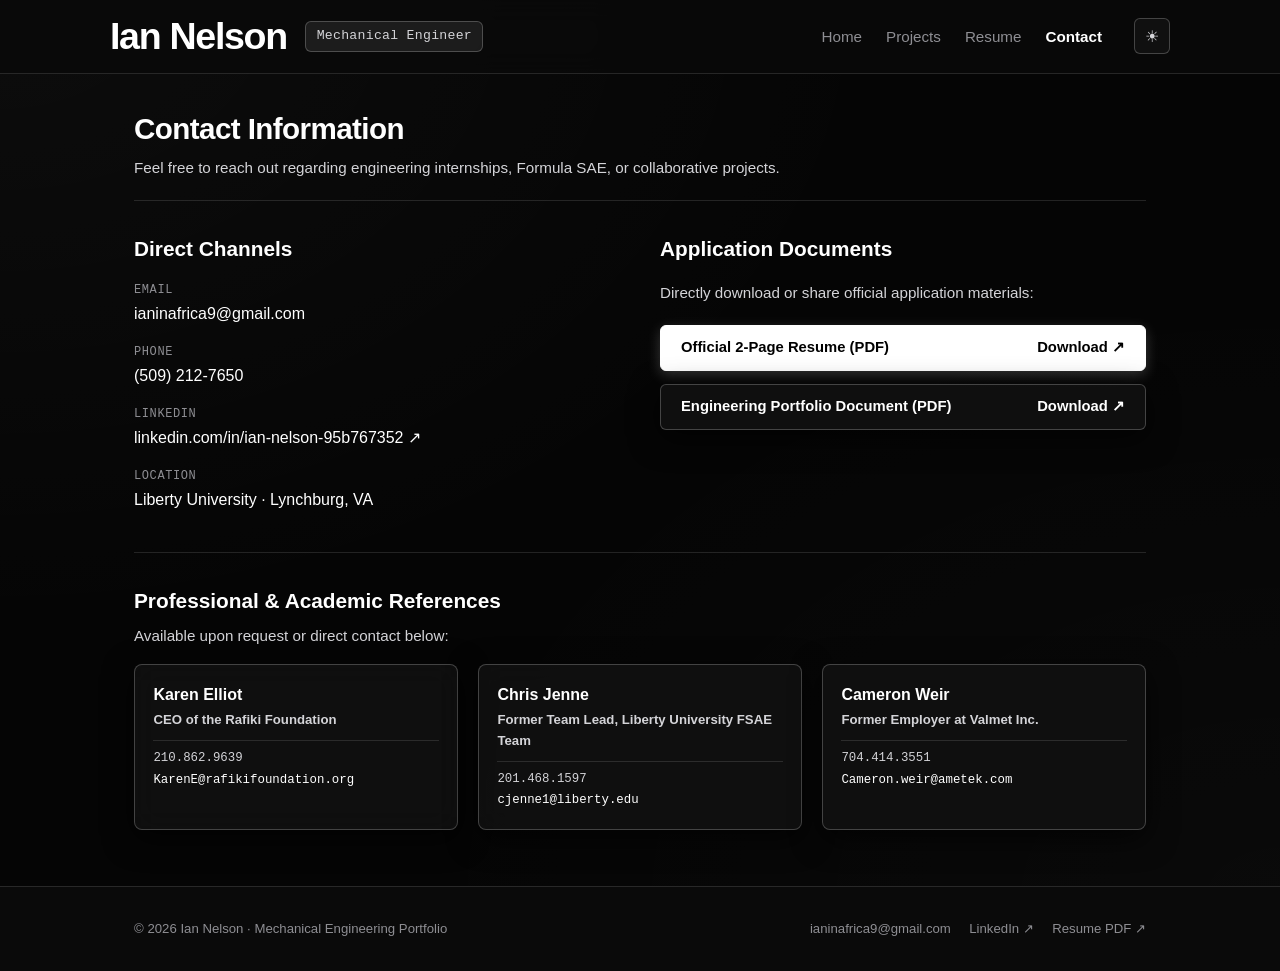
==== contact.html @ 5a1be221 "Initial commit: Mechanical Engineering Portfolio" ====
<!DOCTYPE html>
<html lang="en">
<head>
  <meta charset="UTF-8">
  <meta name="viewport" content="width=device-width, initial-scale=1.0">
  <title>Contact | Ian Nelson - Mechanical Engineering</title>
  <meta name="description" content="Contact Ian Nelson - Mechanical Engineering student at Liberty University. Inquire about Summer 2027 internship opportunities.">
  <link rel="stylesheet" href="style.css">
</head>
<body>

  <!-- Top Navigation Header -->
  <header class="site-header">
    <div class="container header-inner">
      <div class="site-brand">
        <a href="index.html" class="brand-name">Ian Nelson</a>
        <span class="brand-tag">Mechanical Engineer</span>
      </div>

      <nav class="site-nav">
        <a href="index.html" class="nav-link">Home</a>
        <a href="projects.html" class="nav-link">Projects</a>
        <a href="resume.html" class="nav-link">Resume</a>
        <a href="contact.html" class="nav-link active">Contact</a>
        <button id="themeToggleBtn" class="theme-toggle-btn" aria-label="Toggle light/dark theme" title="Toggle Theme">&#9728;</button>
      </nav>
    </div>
  </header>

  <main class="container">
    <header class="page-top">
      <h1 class="page-title">Contact Information</h1>
      <p class="page-subtitle">Feel free to reach out regarding engineering internships, Formula SAE, or collaborative projects.</p>
    </header>

    <div class="contact-layout">
      
      <!-- Direct Contact Channels -->
      <div>
        <h2 style="font-family: var(--font-display); font-size: 1.3rem; font-weight: 700; color: var(--text-primary); margin-bottom: 1rem;">Direct Channels</h2>
        <div class="contact-channel-list">
          
          <div class="contact-channel">
            <span class="channel-label">Email</span>
            <a href="mailto:ianinafrica9@gmail.com" class="channel-val">ianinafrica9@gmail.com</a>
          </div>

          <div class="contact-channel">
            <span class="channel-label">Phone</span>
            <a href="tel:5092127650" class="channel-val">(509) 212-7650</a>
          </div>

          <div class="contact-channel">
            <span class="channel-label">LinkedIn</span>
            <a href="https://www.linkedin.com/in/ian-nelson-95b767352" target="_blank">linkedin.com/in/ian-nelson-95b767352 &#8599;</a>
          </div>

          <div class="contact-channel">
            <span class="channel-label">Location</span>
            <span class="channel-val">Liberty University &middot; Lynchburg, VA</span>
          </div>

        </div>
      </div>

      <!-- Application Documents -->
      <div>
        <h2 style="font-family: var(--font-display); font-size: 1.3rem; font-weight: 700; color: var(--text-primary); margin-bottom: 1rem;">Application Documents</h2>
        <p style="color: var(--text-secondary); font-size: 0.95rem; margin-bottom: 1.25rem;">
          Directly download or share official application materials:
        </p>

        <div style="display: flex; flex-direction: column; gap: 0.85rem;">
          <a href="assets/Ian_Nelson_Resume.pdf" target="_blank" class="btn btn-primary" style="justify-content: space-between;">
            <span>Official 2-Page Resume (PDF)</span>
            <span>Download &#8599;</span>
          </a>

          <a href="assets/Ian_Nelson_Engineering_Portfolio.pdf" target="_blank" class="btn btn-glass" style="justify-content: space-between;">
            <span>Engineering Portfolio Document (PDF)</span>
            <span>Download &#8599;</span>
          </a>
        </div>
      </div>

    </div>

    <!-- References Section -->
    <section class="references-row">
      <h2 style="font-family: var(--font-display); font-size: 1.3rem; font-weight: 700; color: var(--text-primary); margin-bottom: 0.4rem;">Professional &amp; Academic References</h2>
      <p style="color: var(--text-secondary); font-size: 0.95rem;">
        Available upon request or direct contact below:
      </p>

      <div class="references-3grid">
        <div class="reference-box">
          <div class="ref-person">Karen Elliot</div>
          <div class="ref-position">CEO of the Rafiki Foundation</div>
          <div class="ref-links" style="margin-top: 0.6rem;">
            <span>210.862.9639</span>
            <span><a href="mailto:KarenE@rafikifoundation.org">KarenE@rafikifoundation.org</a></span>
          </div>
        </div>

        <div class="reference-box">
          <div class="ref-person">Chris Jenne</div>
          <div class="ref-position">Former Team Lead, Liberty University FSAE Team</div>
          <div class="ref-links" style="margin-top: 0.6rem;">
            <span>201.468.1597</span>
            <span><a href="mailto:cjenne1@liberty.edu">cjenne1@liberty.edu</a></span>
          </div>
        </div>

        <div class="reference-box">
          <div class="ref-person">Cameron Weir</div>
          <div class="ref-position">Former Employer at Valmet Inc.</div>
          <div class="ref-links" style="margin-top: 0.6rem;">
            <span>704.414.3551</span>
            <span><a href="mailto:Cameron.weir@ametek.com">Cameron.weir@ametek.com</a></span>
          </div>
        </div>
      </div>
    </section>

  </main>

  <!-- Footer -->
  <footer class="site-footer">
    <div class="container footer-inner">
      <div>&copy; 2026 Ian Nelson &middot; Mechanical Engineering Portfolio</div>
      <div class="footer-nav">
        <a href="mailto:ianinafrica9@gmail.com">ianinafrica9@gmail.com</a>
        <a href="https://www.linkedin.com/in/ian-nelson-95b767352" target="_blank">LinkedIn &#8599;</a>
        <a href="assets/Ian_Nelson_Resume.pdf" target="_blank">Resume PDF &#8599;</a>
      </div>
    </div>
  </footer>

  <script src="script.js"></script>
</body>
</html>
---- style.css ----
/* ==========================================================================
   Ian Nelson Engineering Portfolio - Monochrome Black & White Theme
   Aesthetics: Minimalist High-Contrast Monochrome, Crisp White Borders, Sleek Typography
   ========================================================================== */

:root {
  /* Monochrome Dark Mode (Default) */
  --bg-space: #050505;
  --bg-primary: #0a0a0a;
  --bg-surface: rgba(18, 18, 18, 0.85);
  --bg-surface-elevated: rgba(28, 28, 28, 0.95);
  --bg-card: rgba(18, 18, 18, 0.8);
  --bg-card-hover: rgba(26, 26, 26, 0.95);
  --bg-tag: rgba(255, 255, 255, 0.08);

  /* Monochrome Borders */
  --border-subtle: rgba(255, 255, 255, 0.12);
  --border-card: rgba(255, 255, 255, 0.22);
  --border-glow: #ffffff;
  --border-active: #ffffff;

  /* Monochrome Accents */
  --accent-primary: #ffffff;
  --accent-secondary: #e4e4e7;
  --accent-muted: #a1a1aa;

  /* Text */
  --text-primary: #ffffff;
  --text-secondary: #d4d4d8;
  --text-muted: #8e8e93;

  /* Typography */
  --font-sans: 'Inter', -apple-system, BlinkMacSystemFont, 'Segoe UI', Roboto, sans-serif;
  --font-mono: 'JetBrains Mono', 'SFMono-Regular', Consolas, Menlo, monospace;
  --font-display: 'Montserrat', -apple-system, BlinkMacSystemFont, sans-serif;

  /* Shadows & Glows */
  --glass-blur: blur(14px);
  --shadow-glass: 0 8px 30px rgba(0, 0, 0, 0.7);
  --shadow-glow: 0 0 16px rgba(255, 255, 255, 0.28);
  --shadow-glow-hover: 0 0 24px rgba(255, 255, 255, 0.45);
  --radius-sm: 6px;
  --radius-md: 8px;
  --radius-lg: 12px;
  --max-width: 1060px;
}

/* Light Theme Mode */
body.light-theme {
  --bg-space: #fcfcfc;
  --bg-primary: #ffffff;
  --bg-surface: rgba(245, 245, 245, 0.9);
  --bg-surface-elevated: rgba(235, 235, 235, 0.95);
  --bg-card: rgba(255, 255, 255, 0.9);
  --bg-card-hover: #ffffff;
  --bg-tag: rgba(0, 0, 0, 0.06);
  --border-subtle: rgba(0, 0, 0, 0.12);
  --border-card: rgba(0, 0, 0, 0.25);
  --border-glow: #000000;
  --border-active: #000000;
  --accent-primary: #000000;
  --accent-secondary: #27272a;
  --accent-muted: #52525b;
  --text-primary: #000000;
  --text-secondary: #27272a;
  --text-muted: #71717a;
  --shadow-glass: 0 6px 24px rgba(0, 0, 0, 0.08);
  --shadow-glow: 0 0 14px rgba(0, 0, 0, 0.15);
}

/* Reset & Base Setup */
*, *::before, *::after {
  box-sizing: border-box;
  margin: 0;
  padding: 0;
}

html {
  scroll-behavior: smooth;
}

body {
  background-color: var(--bg-space);
  background-image: 
    radial-gradient(at 0% 0%, rgba(255, 255, 255, 0.03) 0px, transparent 50%),
    radial-gradient(at 100% 100%, rgba(255, 255, 255, 0.02) 0px, transparent 50%);
  background-attachment: fixed;
  color: var(--text-primary);
  font-family: var(--font-sans);
  line-height: 1.55;
  font-size: 16px;
  -webkit-font-smoothing: antialiased;
  min-height: 100vh;
}

a {
  color: var(--accent-primary);
  text-decoration: none;
  transition: all 0.2s ease;
}

a:hover {
  color: var(--accent-secondary);
}

.container {
  max-width: var(--max-width);
  margin: 0 auto;
  padding: 0 1.5rem;
}

/* ==========================================================================
   Header & Navbar
   ========================================================================== */
.site-header {
  position: sticky;
  top: 0;
  z-index: 100;
  background: rgba(10, 10, 10, 0.88);
  backdrop-filter: var(--glass-blur);
  -webkit-backdrop-filter: var(--glass-blur);
  border-bottom: 1px solid var(--border-subtle);
  transition: all 0.2s ease;
}

body.light-theme .site-header {
  background: rgba(255, 255, 255, 0.9);
}

.header-inner {
  display: flex;
  justify-content: space-between;
  align-items: center;
  padding: 1.1rem 0;
}

.site-brand {
  display: flex;
  align-items: baseline;
  gap: 1.15rem;
  flex-wrap: wrap;
}

.brand-name {
  font-family: var(--font-display);
  font-weight: 900;
  font-size: 2.35rem;
  color: var(--text-primary);
  letter-spacing: -0.035em;
  line-height: 1;
  display: inline-flex;
  align-items: center;
}

.brand-name:hover {
  color: var(--text-primary);
  text-decoration: none;
}

.brand-tag {
  font-size: 0.825rem;
  font-family: var(--font-mono);
  color: var(--text-secondary);
  background: var(--bg-tag);
  border: 1px solid var(--border-card);
  padding: 0.25rem 0.65rem;
  border-radius: var(--radius-sm);
  letter-spacing: 0.02em;
  white-space: nowrap;
  align-self: center;
}

.brand-subtitle {
  display: none;
}

.status-dot {
  display: none;
}

.site-nav {
  display: flex;
  align-items: center;
  gap: 1.5rem;
}

.nav-link {
  font-size: 0.95rem;
  font-weight: 500;
  color: var(--text-muted);
  padding: 0.25rem 0;
  border: none;
  background: transparent;
  transition: color 0.15s ease, font-weight 0.15s ease;
}

.nav-link:hover {
  color: #ffffff;
  font-weight: 700;
  background: transparent;
  border: none;
  text-decoration: none;
}

.nav-link.active {
  color: #ffffff;
  font-weight: 700;
  background: transparent;
  border: none;
}

body.light-theme .nav-link {
  color: #71717a;
}

body.light-theme .nav-link:hover,
body.light-theme .nav-link.active {
  color: #000000;
  font-weight: 700;
}

.theme-toggle-btn {
  background: var(--bg-surface);
  border: 1px solid var(--border-card);
  color: var(--text-secondary);
  border-radius: var(--radius-sm);
  width: 36px;
  height: 36px;
  display: flex;
  align-items: center;
  justify-content: center;
  cursor: pointer;
  font-size: 1rem;
  transition: all 0.2s ease;
  margin-left: 0.5rem;
}

.theme-toggle-btn:hover {
  color: var(--text-primary);
  border-color: var(--border-glow);
  box-shadow: var(--shadow-glow);
}

/* ==========================================================================
   Hero Section (with atmospheric background photo focused on race car)
   ========================================================================== */
.home-hero {
  position: relative;
  padding: 4rem 0 3.25rem;
  background-image: 
    linear-gradient(180deg, rgba(5, 5, 5, 0.62) 0%, rgba(5, 5, 5, 0.82) 65%, var(--bg-space) 100%),
    url('assets/images/fsae_activity/fsae_action_14.jpg');
  background-size: cover;
  background-position: center 68%;
  border-bottom: 1px solid var(--border-subtle);
}

body.light-theme .home-hero {
  background-image: 
    linear-gradient(180deg, rgba(255, 255, 255, 0.72) 0%, rgba(255, 255, 255, 0.90) 100%),
    url('assets/images/fsae_activity/fsae_action_14.jpg');
  background-position: center 68%;
}

.home-grid {
  display: grid;
  grid-template-columns: 1.2fr 0.8fr;
  gap: 2.5rem;
  align-items: start;
  position: relative;
  z-index: 2;
}

.home-intro h1 {
  font-family: var(--font-display);
  font-size: 2.2rem;
  font-weight: 800;
  line-height: 1.25;
  color: var(--text-primary);
  margin-bottom: 1.25rem;
  letter-spacing: -0.025em;
}

.home-bio {
  color: var(--text-secondary);
  font-size: 1.025rem;
  line-height: 1.7;
  margin-bottom: 1.75rem;
}

.home-bio p {
  margin-bottom: 0.75rem;
}

.home-bio strong {
  color: var(--text-primary);
}

.home-actions {
  display: flex;
  flex-wrap: wrap;
  gap: 0.75rem;
}

/* Monochrome Buttons */
.btn {
  display: inline-flex;
  align-items: center;
  gap: 0.45rem;
  padding: 0.65rem 1.25rem;
  border-radius: var(--radius-sm);
  font-size: 0.925rem;
  font-weight: 600;
  text-decoration: none;
  cursor: pointer;
  transition: all 0.2s ease;
  border: 1px solid transparent;
}

.btn-primary {
  background: #ffffff;
  color: #000000;
  border-color: #ffffff;
  box-shadow: 0 4px 14px rgba(255, 255, 255, 0.2);
}

.btn-primary:hover {
  background: #000000;
  color: #ffffff;
  border-color: #ffffff;
  box-shadow: var(--shadow-glow-hover);
  transform: translateY(-1px);
  text-decoration: none;
}

body.light-theme .btn-primary {
  background: #000000;
  color: #ffffff;
  border-color: #000000;
}

body.light-theme .btn-primary:hover {
  background: #ffffff;
  color: #000000;
  border-color: #000000;
}

.btn-glass {
  background: var(--bg-surface);
  backdrop-filter: var(--glass-blur);
  color: var(--text-primary);
  border-color: var(--border-card);
  box-shadow: var(--shadow-glass);
}

.btn-glass:hover {
  background: var(--bg-surface-elevated);
  border-color: var(--border-glow);
  box-shadow: var(--shadow-glow);
  color: var(--text-primary);
  transform: translateY(-1px);
  text-decoration: none;
}

/* Photo Placeholder */
.photo-wrapper {
  display: flex;
  flex-direction: column;
  align-items: center;
}

.photo-card {
  width: 100%;
  max-width: 320px;
  aspect-ratio: 1 / 1.25;
  background: var(--bg-surface);
  backdrop-filter: var(--glass-blur);
  border: 1px solid var(--border-card);
  border-radius: var(--radius-md);
  display: flex;
  flex-direction: column;
  align-items: center;
  justify-content: center;
  text-align: center;
  color: var(--text-muted);
  overflow: hidden;
  position: relative;
  box-shadow: var(--shadow-glass);
  transition: all 0.25s ease;
}

.photo-card:hover {
  border-color: var(--border-glow);
  box-shadow: var(--shadow-glow);
}

.photo-card img {
  width: 100%;
  height: 100%;
  object-fit: cover;
  object-position: center 15%;
  display: block;
}

.photo-caption {
  font-size: 0.8rem;
  color: var(--text-muted);
  margin-top: 0.5rem;
  font-family: var(--font-mono);
}

/* ==========================================================================
   Home Section: Featured Projects
   ========================================================================== */
.home-section {
  padding: 3rem 0;
  border-top: 1px solid var(--border-subtle);
}

.section-head-row {
  display: flex;
  justify-content: space-between;
  align-items: baseline;
  margin-bottom: 1.5rem;
}

.section-title {
  font-family: var(--font-display);
  font-size: 1.45rem;
  font-weight: 700;
  color: var(--text-primary);
}

.view-more-link {
  font-size: 0.875rem;
  font-weight: 600;
  color: var(--text-primary);
}

.featured-grid {
  display: grid;
  grid-template-columns: repeat(3, 1fr);
  gap: 1.25rem;
}

.nomad-card {
  background: var(--bg-card);
  backdrop-filter: var(--glass-blur);
  border: 1px solid var(--border-card);
  border-radius: var(--radius-md);
  overflow: hidden;
  display: flex;
  flex-direction: column;
  transition: all 0.25s ease;
  box-shadow: var(--shadow-glass);
  text-decoration: none;
  color: inherit;
}

.nomad-card:hover {
  border-color: var(--border-glow);
  box-shadow: var(--shadow-glow-hover);
  transform: translateY(-3px);
  text-decoration: none;
  color: inherit;
}

.nomad-card-img {
  height: 180px;
  background: #000000;
  overflow: hidden;
  display: flex;
  align-items: center;
  justify-content: center;
  border-bottom: 1px solid var(--border-subtle);
}

.nomad-card-img img {
  width: 100%;
  height: 100%;
  object-fit: contain;
  padding: 0.5rem;
  background: #080808;
  transition: transform 0.3s ease;
}

.nomad-card:hover .nomad-card-img img {
  transform: scale(1.04);
}

.nomad-card-body {
  padding: 1.15rem;
  display: flex;
  flex-direction: column;
  flex-grow: 1;
}

.tag-list {
  display: flex;
  flex-wrap: wrap;
  gap: 0.35rem;
  margin-bottom: 0.6rem;
}

.tech-tag {
  font-size: 0.725rem;
  font-family: var(--font-mono);
  background: var(--bg-tag);
  color: var(--text-primary);
  padding: 0.15rem 0.5rem;
  border-radius: var(--radius-sm);
  border: 1px solid var(--border-card);
}

.nomad-card-title {
  font-size: 1.05rem;
  font-weight: 700;
  color: var(--text-primary);
  margin-bottom: 0.4rem;
  line-height: 1.35;
}

.nomad-card-desc {
  font-size: 0.875rem;
  color: var(--text-secondary);
  line-height: 1.55;
  margin-bottom: 1rem;
  flex-grow: 1;
}

.nomad-card-link {
  font-size: 0.85rem;
  font-weight: 600;
  color: var(--text-primary);
  display: inline-flex;
  align-items: center;
  gap: 0.35rem;
}

/* ==========================================================================
   Vertical Timeline (Career & Education) with Logos & Photo Backdrops
   ========================================================================== */
.vertical-timeline {
  position: relative;
  padding-left: 2rem;
  margin: 1.5rem 0 0.5rem;
}

.vertical-timeline::before {
  content: "";
  position: absolute;
  top: 15px;
  bottom: 15px;
  left: 23px;
  width: 2px;
  background: rgba(255, 255, 255, 0.18);
}

body.light-theme .vertical-timeline::before {
  background: rgba(0, 0, 0, 0.15);
}

.timeline-item {
  position: relative;
  margin-bottom: 2rem;
  display: flex;
  align-items: flex-start;
  gap: 1.5rem;
}

.timeline-item:last-child {
  margin-bottom: 0;
}

/* Timeline Logo Node */
.timeline-logo-node {
  width: 48px;
  height: 48px;
  min-width: 48px;
  border-radius: var(--radius-md);
  background: #ffffff;
  border: 2px solid #ffffff;
  display: flex;
  align-items: center;
  justify-content: center;
  padding: 5px;
  box-shadow: 0 0 14px rgba(255, 255, 255, 0.3);
  z-index: 2;
  transition: all 0.25s ease;
  overflow: hidden;
}

.timeline-item:hover .timeline-logo-node {
  box-shadow: 0 0 20px rgba(255, 255, 255, 0.7);
  transform: scale(1.08);
}

.timeline-logo-node img {
  width: 100%;
  height: 100%;
  object-fit: contain;
  display: block;
}

/* Timeline Content Card */
.timeline-card {
  flex-grow: 1;
  background: var(--bg-card);
  backdrop-filter: var(--glass-blur);
  border: 1px solid var(--border-card);
  border-radius: var(--radius-md);
  padding: 1.25rem 1.5rem;
  transition: all 0.25s ease;
  box-shadow: var(--shadow-glass);
  position: relative;
  overflow: hidden;
}

.timeline-card:hover {
  border-color: var(--border-glow);
  box-shadow: var(--shadow-glow);
}

/* Timeline card FSAE */
.timeline-card-fsae {
  background: var(--bg-card);
}

body.light-theme .timeline-card-fsae {
  background: var(--bg-card);
}

.timeline-head {
  display: flex;
  justify-content: space-between;
  align-items: baseline;
  margin-bottom: 0.25rem;
}

.timeline-role {
  font-size: 1.08rem;
  font-weight: 700;
  color: var(--text-primary);
}

.timeline-period {
  font-family: var(--font-mono);
  font-size: 0.825rem;
  color: var(--text-secondary);
  background: var(--bg-tag);
  padding: 0.15rem 0.55rem;
  border-radius: 4px;
  border: 1px solid var(--border-subtle);
}

.timeline-org {
  font-size: 0.9rem;
  color: var(--text-muted);
  font-weight: 500;
  margin-bottom: 0.5rem;
}

.timeline-desc {
  font-size: 0.9rem;
  color: var(--text-secondary);
  line-height: 1.55;
}

.timeline-desc strong {
  color: var(--text-primary);
}

/* ==========================================================================
   Subpages Common Layout
   ========================================================================== */
.page-top {
  padding: 2rem 0 1.25rem;
  border-bottom: 1px solid var(--border-subtle);
  margin-bottom: 2rem;
}

.page-title {
  font-family: var(--font-display);
  font-size: 1.85rem;
  font-weight: 800;
  color: var(--text-primary);
  margin-bottom: 0.3rem;
  letter-spacing: -0.02em;
}

.page-subtitle {
  font-size: 0.95rem;
  color: var(--text-secondary);
}

/* ==========================================================================
   Projects Subpage
   ========================================================================== */
.project-entry {
  padding-bottom: 2rem;
  margin-bottom: 2rem;
  border-bottom: 1px solid var(--border-subtle);
}

.project-entry:last-child {
  border-bottom: none;
  padding-bottom: 0.5rem;
  margin-bottom: 0.5rem;
}

.project-entry-title {
  font-family: var(--font-display);
  font-size: 1.5rem;
  font-weight: 700;
  color: var(--text-primary);
  margin-bottom: 0.2rem;
}

.project-entry-meta {
  font-size: 0.825rem;
  font-family: var(--font-mono);
  color: var(--text-secondary);
  margin-bottom: 0.85rem;
}

.project-entry-meta span:not(:last-child)::after {
  content: " \00b7 ";
  margin: 0 0.35rem;
  color: var(--text-muted);
}

.project-split-grid {
  display: grid;
  grid-template-columns: 0.88fr 1.12fr;
  gap: 1.75rem;
  align-items: start;
}

.project-details h4 {
  font-size: 0.95rem;
  font-weight: 700;
  color: var(--text-primary);
  margin: 0.7rem 0 0.2rem;
}

.project-details h4:first-child {
  margin-top: 0;
}

.project-details p {
  color: var(--text-secondary);
  font-size: 0.925rem;
  margin-bottom: 0.45rem;
  line-height: 1.5;
}

.project-details ul {
  list-style: square;
  margin-left: 1.15rem;
  margin-bottom: 0.45rem;
  color: var(--text-secondary);
  font-size: 0.9rem;
  line-height: 1.5;
}

.project-details li {
  margin-bottom: 0.25rem;
}

.project-details strong {
  color: var(--text-primary);
}

.project-visuals {
  display: flex;
  flex-direction: column;
  gap: 0.65rem;
}

.visual-frame {
  border: 1px solid var(--border-card);
  background: var(--bg-card);
  backdrop-filter: var(--glass-blur);
  border-radius: var(--radius-md);
  overflow: hidden;
  box-shadow: var(--shadow-glass);
  transition: all 0.2s ease;
  display: flex;
  flex-direction: column;
}

.visual-frame:hover {
  border-color: var(--border-glow);
  box-shadow: var(--shadow-glow);
}

.visual-frame img {
  width: 100%;
  height: auto;
  min-height: 150px;
  max-height: 230px;
  object-fit: contain;
  display: block;
  cursor: pointer;
  background: #000000;
  padding: 0.25rem;
  transition: transform 0.2s ease;
}

.visual-frame:hover img {
  transform: scale(1.02);
}

.visual-caption {
  padding: 0.35rem 0.6rem;
  font-size: 0.75rem;
  font-family: var(--font-mono);
  color: var(--text-muted);
  border-top: 1px solid var(--border-subtle);
  background: var(--bg-surface);
  text-align: center;
  line-height: 1.3;
}

.side-grid-2 {
  display: grid;
  grid-template-columns: 1fr 1fr;
  gap: 0.65rem;
}

.highlight-card {
  background: var(--bg-card);
  backdrop-filter: var(--glass-blur);
  border: 1px solid var(--border-card);
  border-radius: var(--radius-md);
  padding: 1.35rem 1.5rem;
  box-shadow: var(--shadow-glass);
  transition: all 0.25s ease;
  height: 100%;
}

.highlight-card:hover {
  border-color: var(--border-glow);
  box-shadow: var(--shadow-glow);
}

.highlight-card-head {
  display: flex;
  align-items: center;
  gap: 0.75rem;
  margin-bottom: 0.75rem;
  padding-bottom: 0.5rem;
  border-bottom: 1px solid var(--border-subtle);
}

.highlight-card-logo {
  width: 32px;
  height: 32px;
  min-width: 32px;
  background: #ffffff;
  border-radius: var(--radius-sm);
  padding: 3px;
  display: flex;
  align-items: center;
  justify-content: center;
  box-shadow: 0 0 8px rgba(255, 255, 255, 0.25);
}

.highlight-card-logo img {
  width: 100%;
  height: 100%;
  object-fit: contain;
}

.highlight-card-title {
  font-family: var(--font-display);
  font-size: 1.05rem;
  font-weight: 700;
  color: var(--text-primary);
  margin: 0;
}

.highlight-card-list {
  list-style: square;
  margin-left: 1.15rem;
  color: var(--text-secondary);
  font-size: 0.9rem;
  line-height: 1.6;
}

.highlight-card-list li {
  margin-bottom: 0.35rem;
}

/* ==========================================================================
   Resume Subpage
   ========================================================================== */
.resume-download-banner {
  display: flex;
  justify-content: space-between;
  align-items: center;
  background: var(--bg-card);
  backdrop-filter: var(--glass-blur);
  border: 1px solid var(--border-card);
  border-radius: var(--radius-md);
  padding: 1.25rem 1.5rem;
  margin-bottom: 2rem;
  box-shadow: var(--shadow-glass);
  transition: all 0.2s ease;
}

.resume-download-banner:hover {
  border-color: var(--border-glow);
  box-shadow: var(--shadow-glow);
}

.resume-download-banner p {
  font-size: 0.9rem;
  color: var(--text-secondary);
}

.resume-wrap {
  max-width: 840px;
  margin: 0 auto;
}

.resume-block {
  margin-bottom: 2rem;
}

.resume-block-title {
  font-family: var(--font-display);
  font-size: 1.1rem;
  font-weight: 700;
  text-transform: uppercase;
  letter-spacing: 0.05em;
  color: var(--text-primary);
  border-bottom: 2px solid #ffffff;
  padding-bottom: 0.3rem;
  margin-bottom: 1rem;
}

body.light-theme .resume-block-title {
  border-bottom-color: #000000;
}

.resume-item {
  margin-bottom: 1.25rem;
}

.resume-item-head {
  display: flex;
  justify-content: space-between;
  align-items: baseline;
  margin-bottom: 0.15rem;
}

.resume-item-title {
  font-weight: 700;
  font-size: 1.05rem;
  color: var(--text-primary);
}

.resume-item-date {
  font-family: var(--font-mono);
  font-size: 0.825rem;
  color: var(--text-secondary);
}

.resume-item-sub {
  font-size: 0.9rem;
  font-weight: 600;
  color: var(--text-muted);
  margin-bottom: 0.4rem;
}

.resume-item-bullets {
  list-style: disc;
  margin-left: 1.15rem;
  color: var(--text-secondary);
  font-size: 0.9rem;
}

.resume-item-bullets li {
  margin-bottom: 0.25rem;
}

.skills-compact-grid {
  display: grid;
  grid-template-columns: 150px 1fr;
  gap: 0.6rem 1.25rem;
  font-size: 0.9rem;
}

.skill-category {
  font-weight: 600;
  color: var(--text-primary);
}

.skill-desc {
  color: var(--text-secondary);
}

/* ==========================================================================
   Contact Subpage
   ========================================================================== */
.contact-layout {
  display: grid;
  grid-template-columns: 1fr 1fr;
  gap: 2.5rem;
  margin-bottom: 2.5rem;
}

.contact-channel-list {
  display: flex;
  flex-direction: column;
  gap: 1rem;
  margin-top: 0.75rem;
}

.contact-channel {
  display: flex;
  flex-direction: column;
}

.channel-label {
  font-size: 0.75rem;
  font-family: var(--font-mono);
  text-transform: uppercase;
  letter-spacing: 0.05em;
  color: var(--text-muted);
  margin-bottom: 0.15rem;
}

.channel-val {
  font-size: 1rem;
  font-weight: 500;
  color: var(--text-primary);
}

.references-row {
  border-top: 1px solid var(--border-subtle);
  padding-top: 2rem;
}

.references-3grid {
  display: grid;
  grid-template-columns: repeat(3, 1fr);
  gap: 1.25rem;
  margin-top: 1rem;
}

.reference-box {
  background: var(--bg-card);
  backdrop-filter: var(--glass-blur);
  border: 1px solid var(--border-card);
  border-radius: var(--radius-md);
  padding: 1.15rem;
  box-shadow: var(--shadow-glass);
  transition: all 0.25s ease;
}

.reference-box:hover {
  border-color: var(--border-glow);
  box-shadow: var(--shadow-glow);
}

.ref-person {
  font-weight: 700;
  font-size: 1rem;
  color: var(--text-primary);
  margin-bottom: 0.15rem;
}

.ref-position {
  font-size: 0.825rem;
  font-weight: 600;
  color: var(--text-secondary);
}

.ref-place {
  font-size: 0.775rem;
  color: var(--text-muted);
  margin-bottom: 0.6rem;
}

.ref-links {
  font-size: 0.775rem;
  font-family: var(--font-mono);
  color: var(--text-secondary);
  display: flex;
  flex-direction: column;
  gap: 0.15rem;
  border-top: 1px solid var(--border-subtle);
  padding-top: 0.5rem;
}

/* ==========================================================================
   Footer
   ========================================================================== */
.site-footer {
  border-top: 1px solid var(--border-subtle);
  padding: 2rem 0;
  margin-top: 3.5rem;
  background: var(--bg-primary);
}

.footer-inner {
  display: flex;
  justify-content: space-between;
  align-items: center;
  font-size: 0.825rem;
  color: var(--text-muted);
}

.footer-nav {
  display: flex;
  gap: 1.15rem;
}

.footer-nav a {
  color: var(--text-muted);
}

.footer-nav a:hover {
  color: var(--text-primary);
}

/* Lightbox Modal */
.lightbox-overlay {
  position: fixed;
  top: 0;
  left: 0;
  width: 100vw;
  height: 100vh;
  background: rgba(0, 0, 0, 0.95);
  display: none;
  align-items: center;
  justify-content: center;
  z-index: 1000;
  padding: 2rem;
  backdrop-filter: blur(8px);
}

.lightbox-overlay.active {
  display: flex;
}

.lightbox-content {
  background: var(--bg-surface);
  border: 1px solid var(--border-card);
  border-radius: var(--radius-md);
  max-width: 900px;
  width: 100%;
  max-height: 90vh;
  overflow: hidden;
  position: relative;
  display: flex;
  flex-direction: column;
  box-shadow: 0 20px 40px rgba(0, 0, 0, 0.9);
}

.lightbox-img-box {
  background: #000000;
  display: flex;
  align-items: center;
  justify-content: center;
  max-height: 75vh;
  overflow: hidden;
}

.lightbox-img-box img {
  max-width: 100%;
  max-height: 75vh;
  object-fit: contain;
}

.lightbox-caption {
  padding: 0.85rem 1.15rem;
  font-size: 0.875rem;
  color: var(--text-primary);
  background: var(--bg-surface);
  border-top: 1px solid var(--border-subtle);
}

.lightbox-close-btn {
  position: absolute;
  top: 0.75rem;
  right: 0.75rem;
  width: 32px;
  height: 32px;
  background: rgba(0, 0, 0, 0.8);
  border: 1px solid var(--border-card);
  color: #ffffff;
  border-radius: var(--radius-sm);
  cursor: pointer;
  font-size: 1.2rem;
  display: flex;
  align-items: center;
  justify-content: center;
  transition: all 0.2s ease;
}

.lightbox-close-btn:hover {
  background: #ffffff;
  color: #000000;
  border-color: #ffffff;
}

/* Responsive */
@media (max-width: 900px) {
  .featured-grid {
    grid-template-columns: 1fr;
  }
  .project-split-grid {
    grid-template-columns: 1fr;
  }
}

@media (max-width: 768px) {
  .home-grid {
    grid-template-columns: 1fr;
  }

  .photo-wrapper {
    max-width: 280px;
    margin: 0 auto;
  }

  .vertical-timeline {
    padding-left: 0;
  }

  .vertical-timeline::before {
    left: 20px;
  }

  .timeline-item {
    gap: 1rem;
  }

  .timeline-logo-node {
    width: 42px;
    height: 42px;
    min-width: 42px;
  }

  .timeline-head {
    flex-direction: column;
    gap: 0.35rem;
  }

  .references-3grid,
  .contact-layout {
    grid-template-columns: 1fr;
  }

  .header-inner {
    flex-wrap: wrap;
    gap: 0.75rem;
  }

  .site-nav {
    flex-wrap: wrap;
    gap: 0.75rem;
  }

  .footer-inner {
    flex-direction: column;
    gap: 0.75rem;
    text-align: center;
  }
}
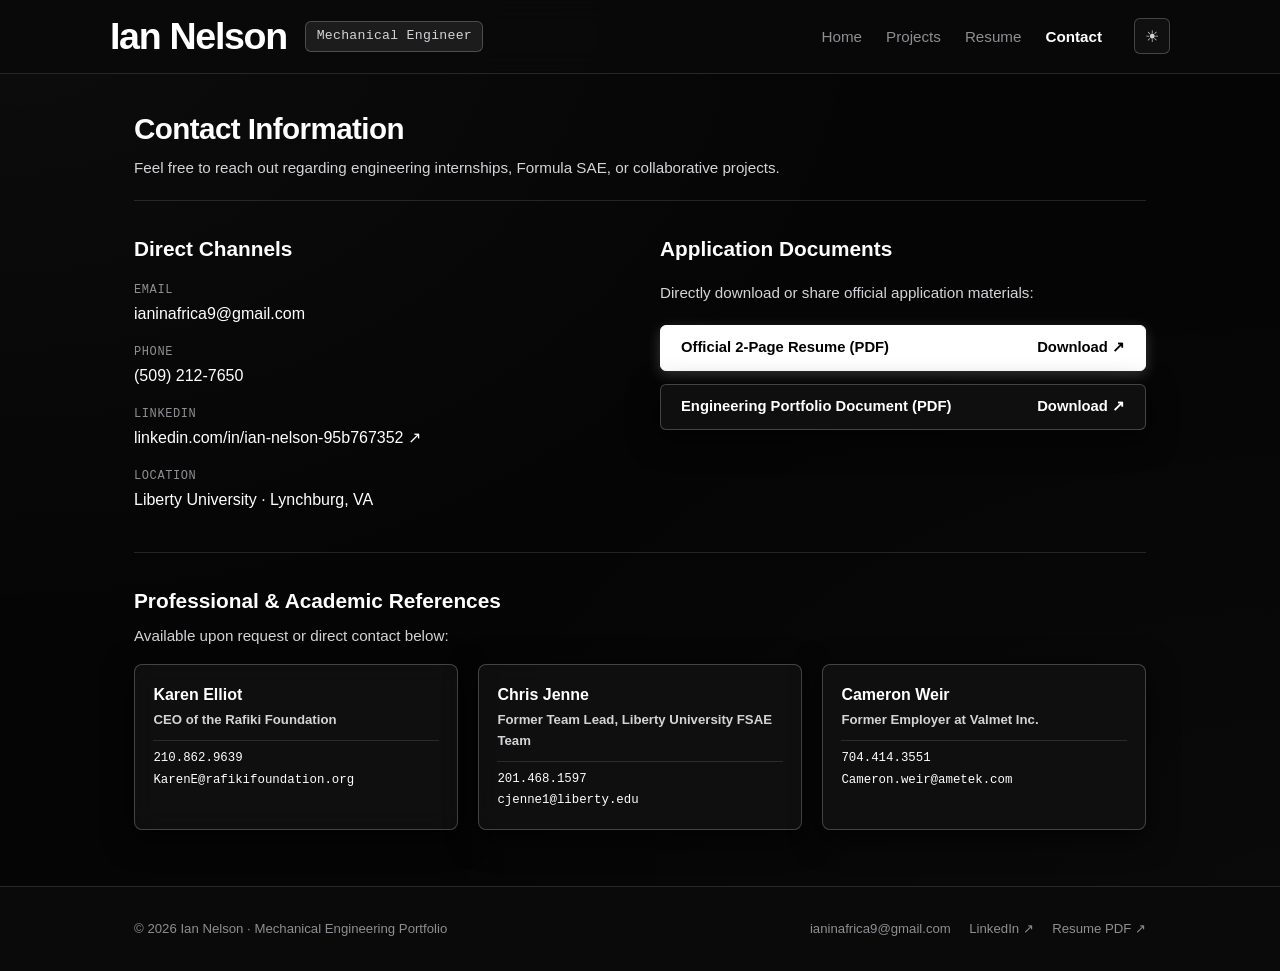
==== commit 5f923af2: "Refine hero layout, remove headshot, and polish contact links" ====
--- a/contact.html
+++ b/contact.html
@@ -97,7 +97,7 @@
           <div class="ref-person">Karen Elliot</div>
           <div class="ref-position">CEO of the Rafiki Foundation</div>
           <div class="ref-links" style="margin-top: 0.6rem;">
-            <span>210.862.9639</span>
+            <span><a href="tel:2108629639">210.862.9639</a></span>
             <span><a href="mailto:KarenE@rafikifoundation.org">KarenE@rafikifoundation.org</a></span>
           </div>
         </div>
@@ -106,7 +106,7 @@
           <div class="ref-person">Chris Jenne</div>
           <div class="ref-position">Former Team Lead, Liberty University FSAE Team</div>
           <div class="ref-links" style="margin-top: 0.6rem;">
-            <span>201.468.1597</span>
+            <span><a href="tel:2014681597">201.468.1597</a></span>
             <span><a href="mailto:cjenne1@liberty.edu">cjenne1@liberty.edu</a></span>
           </div>
         </div>
@@ -115,7 +115,7 @@
           <div class="ref-person">Cameron Weir</div>
           <div class="ref-position">Former Employer at Valmet Inc.</div>
           <div class="ref-links" style="margin-top: 0.6rem;">
-            <span>704.414.3551</span>
+            <span><a href="tel:7044143551">704.414.3551</a></span>
             <span><a href="mailto:Cameron.weir@ametek.com">Cameron.weir@ametek.com</a></span>
           </div>
         </div>
--- a/style.css
+++ b/style.css
@@ -263,10 +263,7 @@
 }
 
 .home-grid {
-  display: grid;
-  grid-template-columns: 1.2fr 0.8fr;
-  gap: 2.5rem;
-  align-items: start;
+  max-width: 860px;
   position: relative;
   z-index: 2;
 }
@@ -360,53 +357,6 @@
   color: var(--text-primary);
   transform: translateY(-1px);
   text-decoration: none;
-}
-
-/* Photo Placeholder */
-.photo-wrapper {
-  display: flex;
-  flex-direction: column;
-  align-items: center;
-}
-
-.photo-card {
-  width: 100%;
-  max-width: 320px;
-  aspect-ratio: 1 / 1.25;
-  background: var(--bg-surface);
-  backdrop-filter: var(--glass-blur);
-  border: 1px solid var(--border-card);
-  border-radius: var(--radius-md);
-  display: flex;
-  flex-direction: column;
-  align-items: center;
-  justify-content: center;
-  text-align: center;
-  color: var(--text-muted);
-  overflow: hidden;
-  position: relative;
-  box-shadow: var(--shadow-glass);
-  transition: all 0.25s ease;
-}
-
-.photo-card:hover {
-  border-color: var(--border-glow);
-  box-shadow: var(--shadow-glow);
-}
-
-.photo-card img {
-  width: 100%;
-  height: 100%;
-  object-fit: cover;
-  object-position: center 15%;
-  display: block;
-}
-
-.photo-caption {
-  font-size: 0.8rem;
-  color: var(--text-muted);
-  margin-top: 0.5rem;
-  font-family: var(--font-mono);
 }
 
 /* ==========================================================================
@@ -1218,15 +1168,6 @@
 }
 
 @media (max-width: 768px) {
-  .home-grid {
-    grid-template-columns: 1fr;
-  }
-
-  .photo-wrapper {
-    max-width: 280px;
-    margin: 0 auto;
-  }
-
   .vertical-timeline {
     padding-left: 0;
   }
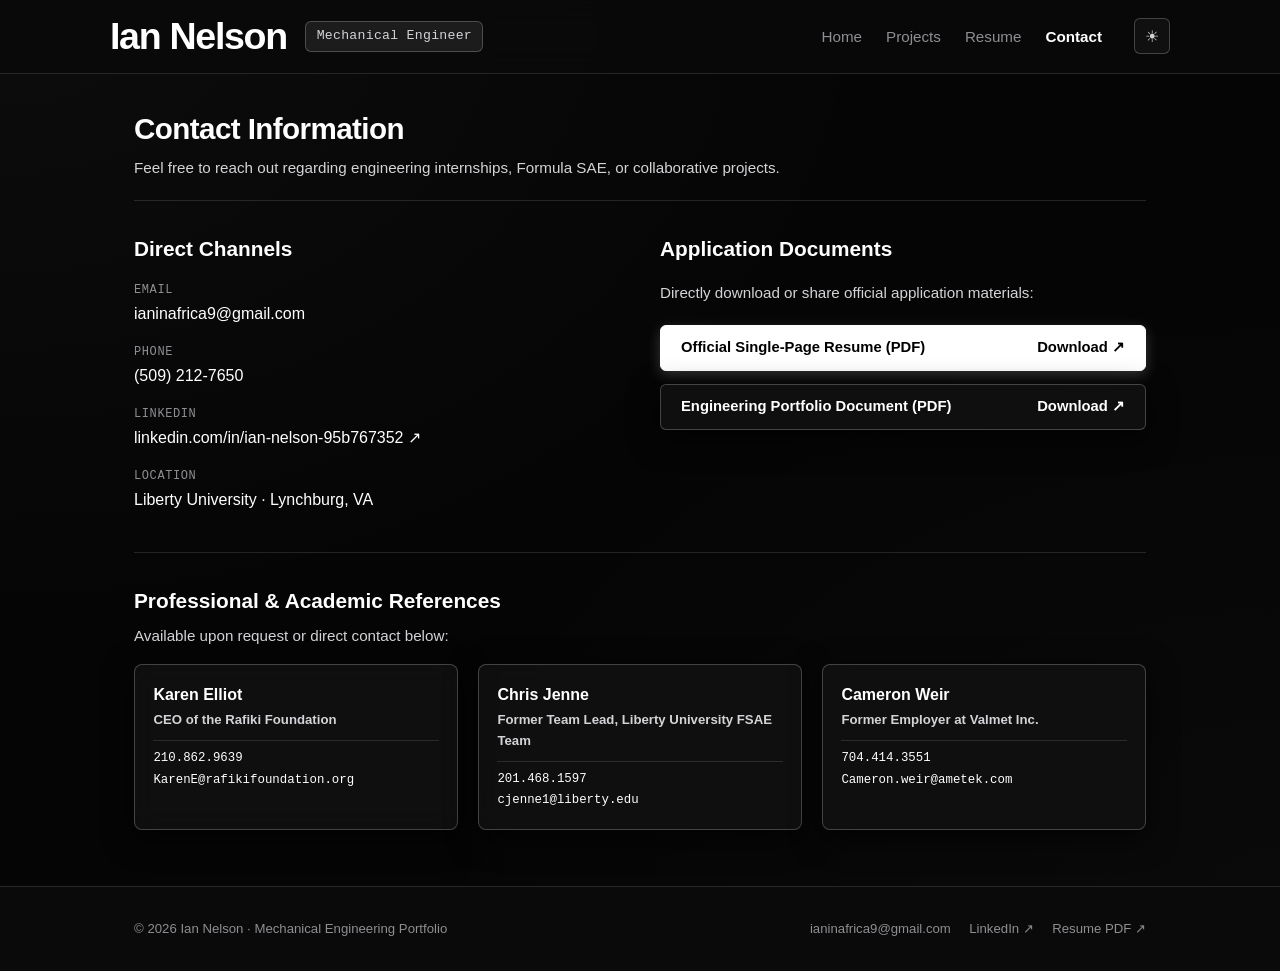
==== commit 6517cef4: "Update resume to single-page format and sync portfolio" ====
--- a/contact.html
+++ b/contact.html
@@ -72,7 +72,7 @@
 
         <div style="display: flex; flex-direction: column; gap: 0.85rem;">
           <a href="assets/Ian_Nelson_Resume.pdf" target="_blank" class="btn btn-primary" style="justify-content: space-between;">
-            <span>Official 2-Page Resume (PDF)</span>
+            <span>Official Single-Page Resume (PDF)</span>
             <span>Download &#8599;</span>
           </a>
 
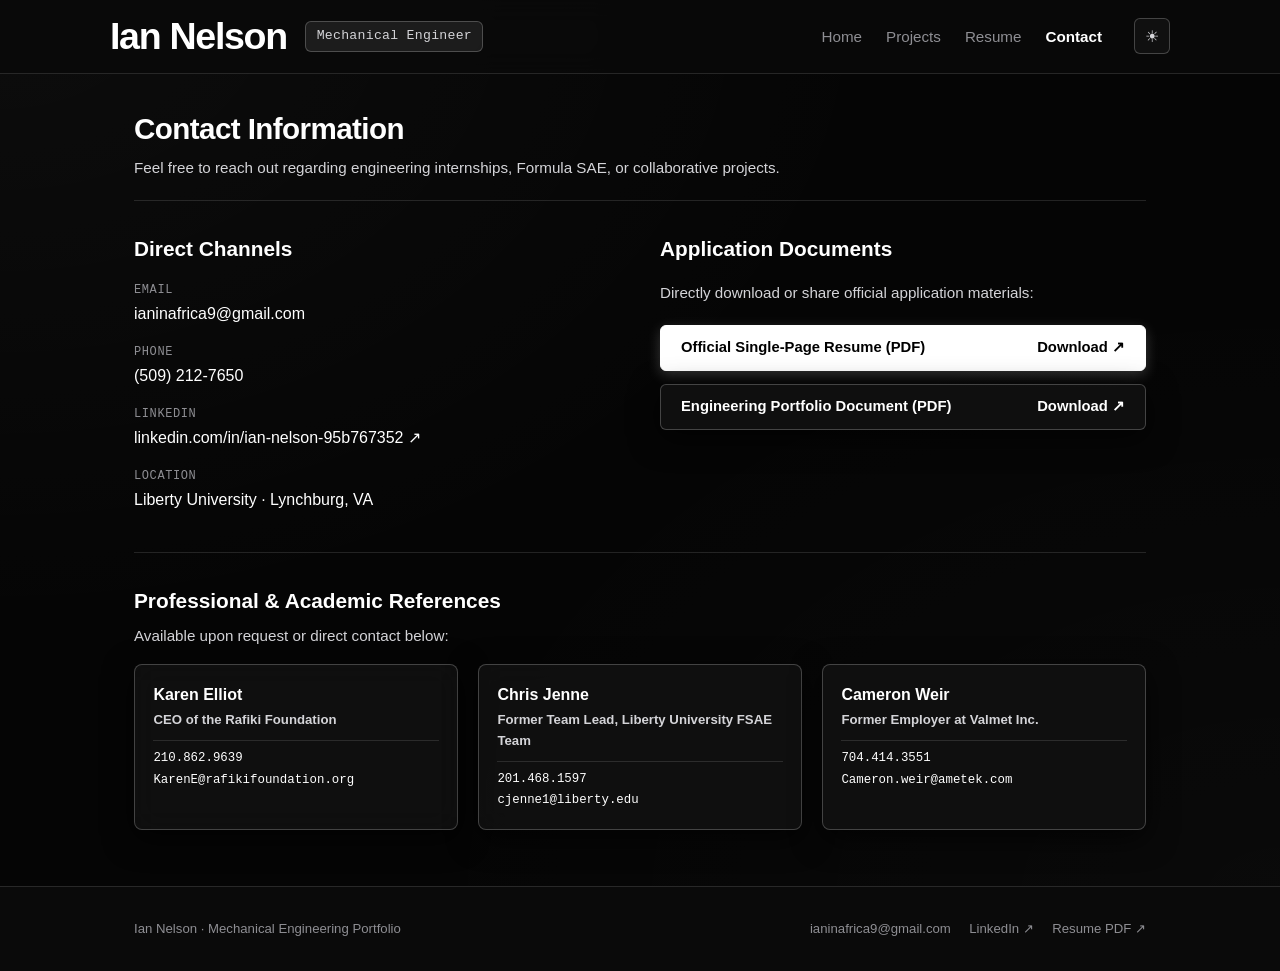
==== commit 4be15613: "Remove copyright symbol from footer" ====
--- a/contact.html
+++ b/contact.html
@@ -127,7 +127,7 @@
   <!-- Footer -->
   <footer class="site-footer">
     <div class="container footer-inner">
-      <div>&copy; 2026 Ian Nelson &middot; Mechanical Engineering Portfolio</div>
+      <div>Ian Nelson &middot; Mechanical Engineering Portfolio</div>
       <div class="footer-nav">
         <a href="mailto:ianinafrica9@gmail.com">ianinafrica9@gmail.com</a>
         <a href="https://www.linkedin.com/in/ian-nelson-95b767352" target="_blank">LinkedIn &#8599;</a>
